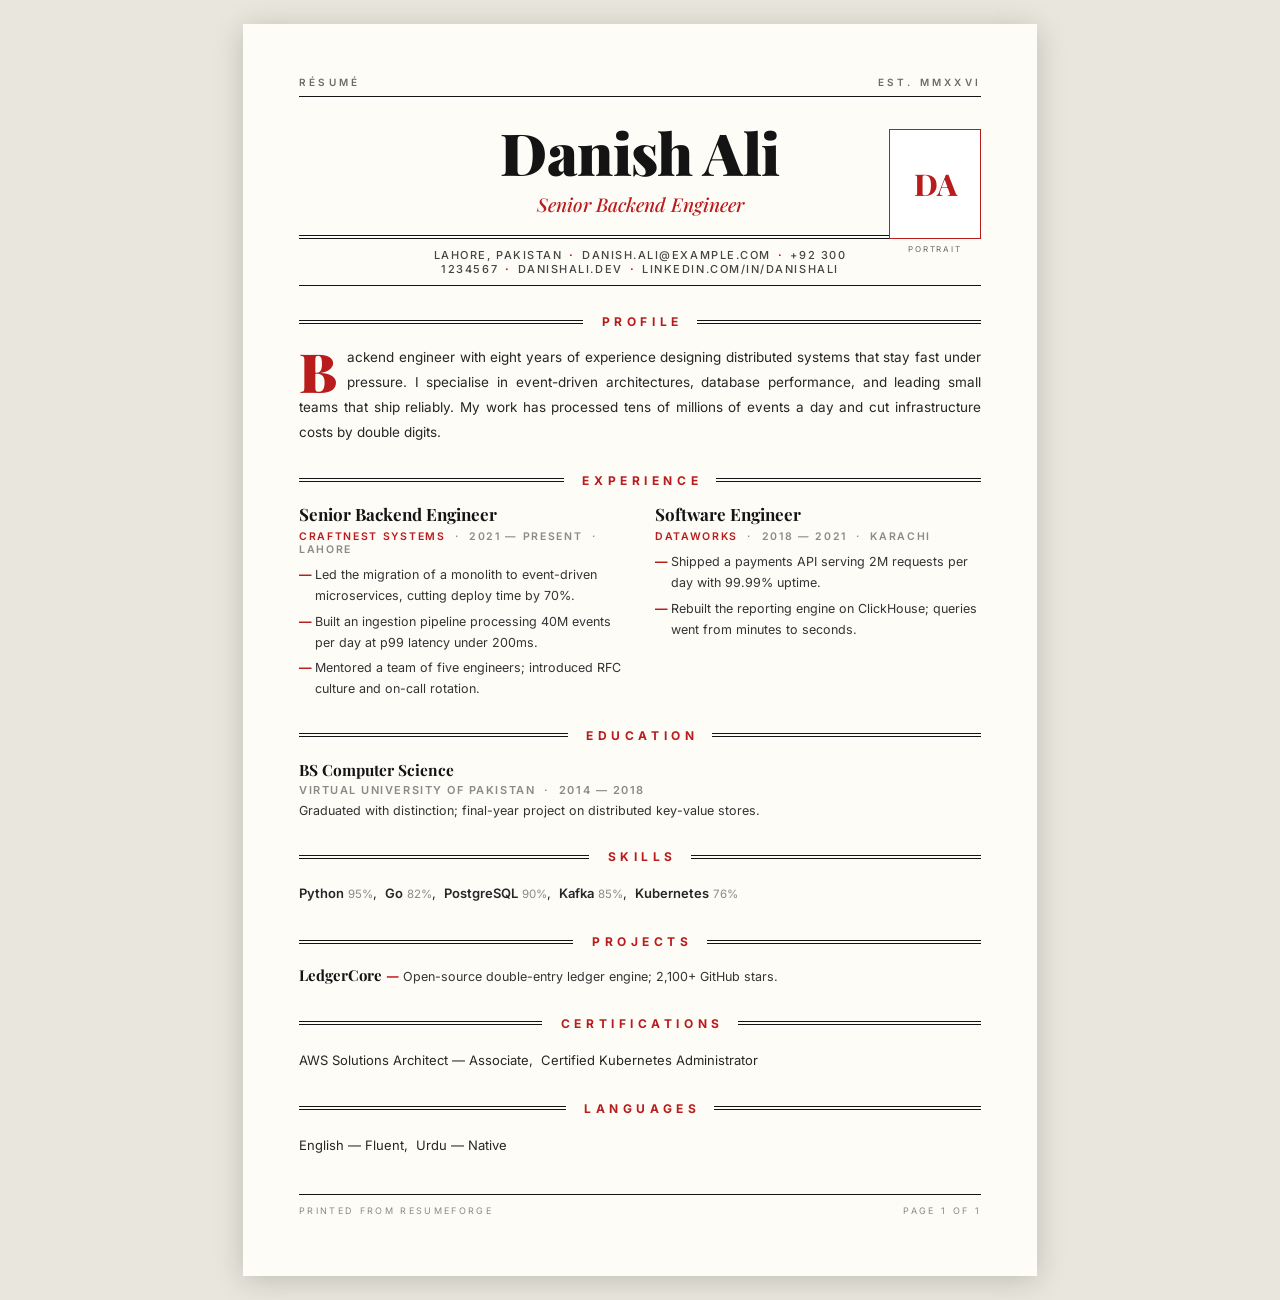
==== docs/templates/broadsheet-executive/index.html @ ba12aefb "Bespoke templates 1/3: broadsheet-executive, spec-sheet, metro-map" ====
<!DOCTYPE html>
<html lang="en">
<head>
<meta charset="UTF-8">
<meta name="viewport" content="width=device-width, initial-scale=1.0">
<title>Broadsheet Executive — Résumé</title>
<link rel="preconnect" href="https://fonts.googleapis.com">
<link rel="preconnect" href="https://fonts.gstatic.com" crossorigin>
<link href="https://fonts.googleapis.com/css2?family=Playfair+Display:ital,wght@0,500;0,700;0,800;0,900;1,500&family=Inter:wght@400;500;600;700&display=swap" rel="stylesheet">
<style>
  * { margin:0; padding:0; box-sizing:border-box; }
  @page { size:A4; margin:0; }
  html, body { background:#e9e6dd; }
  body { font-family:'Inter',sans-serif; display:flex; justify-content:center; padding:24px 0; }
  .page {
    width:794px; min-height:1123px; background:#FDFCF7; color:#141414;
    padding:52px 56px 60px; position:relative;
    box-shadow:0 4px 28px rgba(0,0,0,.18);
  }
  @media print { body{background:#fff;padding:0;display:block} .page{box-shadow:none} }

  /* ---- newspaper furniture ---- */
  .top-line {
    display:flex; justify-content:space-between;
    font-size:10px; font-weight:600; letter-spacing:.32em; text-transform:uppercase;
    color:#6b6b6b; border-bottom:1px solid #141414; padding-bottom:8px; margin-bottom:26px;
  }
  .masthead { text-align:center; position:relative; margin-bottom:18px; }
  .masthead h1 {
    font-family:'Playfair Display',serif; font-weight:900; font-size:58px;
    line-height:1; letter-spacing:-.01em; color:#141414;
  }
  .mast-sub {
    font-family:'Playfair Display',serif; font-style:italic; font-weight:500;
    font-size:19px; color:#B91C1C; margin-top:10px;
  }
  .press-photo {
    position:absolute; right:0; top:6px; width:92px; text-align:center;
  }
  .press-photo img, .press-photo .initials {
    width:92px; height:110px; object-fit:cover; display:block;
    border:1px solid #141414; background:#fff;
  }
  .press-photo .initials {
    display:flex; align-items:center; justify-content:center;
    font-family:'Playfair Display',serif; font-weight:800; font-size:30px;
    color:#B91C1C; border:1px solid #B91C1C;
  }
  .press-photo figcaption {
    font-size:8px; letter-spacing:.22em; text-transform:uppercase;
    color:#6b6b6b; margin-top:5px;
  }
  .dateline {
    border-top:4px double #141414; border-bottom:1px solid #141414;
    padding:9px 4px; text-align:center;
    font-size:11px; font-weight:500; letter-spacing:.14em; text-transform:uppercase;
    color:#444; margin-bottom:6px;
  }
  .dateline .sep { color:#B91C1C; margin:0 7px; font-weight:700; }

  /* ---- section kickers ---- */
  .kicker {
    display:flex; align-items:center; gap:14px; margin:28px 0 16px;
  }
  .kicker::before, .kicker::after {
    content:""; flex:1; border-top:4px double #141414;
  }
  .kicker span {
    font-size:12px; font-weight:700; letter-spacing:.38em; text-transform:uppercase;
    color:#B91C1C; white-space:nowrap; padding-left:.38em;
  }

  /* ---- summary with drop cap ---- */
  .summary {
    font-size:13.5px; line-height:1.85; color:#262626; text-align:justify;
    hyphens:auto; column-gap:0;
  }
  .summary::first-letter {
    font-family:'Playfair Display',serif; font-weight:900; font-size:54px;
    float:left; line-height:.82; padding:4px 10px 0 0; color:#B91C1C;
  }

  /* ---- experience in two columns ---- */
  .exp-cols { columns:2; column-gap:30px; }
  .job { break-inside:avoid; margin-bottom:20px; }
  .job .role {
    font-family:'Playfair Display',serif; font-weight:700; font-size:17px;
    line-height:1.25; color:#141414;
  }
  .job .meta {
    font-size:10.5px; font-weight:600; letter-spacing:.16em; text-transform:uppercase;
    color:#8a8a8a; margin:5px 0 8px;
  }
  .job .meta .co { color:#B91C1C; }
  .job ul { list-style:none; }
  .job li {
    font-size:12.5px; line-height:1.7; color:#333; padding-left:16px;
    position:relative; margin-bottom:4px; text-align:left;
  }
  .job li::before {
    content:"—"; position:absolute; left:0; color:#B91C1C; font-weight:700;
  }

  /* ---- education ---- */
  .edu { margin-bottom:14px; }
  .edu .deg {
    font-family:'Playfair Display',serif; font-weight:700; font-size:15.5px;
  }
  .edu .sch {
    font-size:11px; font-weight:600; letter-spacing:.14em; text-transform:uppercase;
    color:#8a8a8a; margin-top:3px;
  }
  .edu .det { font-size:12.5px; color:#333; margin-top:4px; line-height:1.65; }

  /* ---- comma lists ---- */
  .comma-list {
    font-size:13px; line-height:2; color:#262626;
  }
  .comma-list b { font-weight:600; }
  .comma-list .lvl { color:#8a8a8a; font-size:11.5px; }

  /* ---- projects ---- */
  .proj { margin-bottom:12px; }
  .proj .pname {
    font-family:'Playfair Display',serif; font-weight:700; font-size:15px;
    display:inline;
  }
  .proj .pname::after { content:" — "; color:#B91C1C; }
  .proj .pdet { font-size:12.5px; color:#333; display:inline; line-height:1.65; }

  /* ---- signature ---- */
  .sig-block { text-align:right; margin-top:30px; }
  .sig-block img { max-height:70px; max-width:240px; }
  .sig-block .sig-rule {
    width:200px; border-top:1px solid #141414; margin:4px 0 0 auto;
  }
  .sig-block .sig-cap {
    font-size:9px; letter-spacing:.28em; text-transform:uppercase; color:#8a8a8a;
    margin-top:5px;
  }
  .colophon {
    margin-top:36px; border-top:1px solid #141414; padding-top:10px;
    display:flex; justify-content:space-between;
    font-size:9px; letter-spacing:.26em; text-transform:uppercase; color:#8a8a8a;
  }
</style>
</head>
<body>
<div class="page" id="page"></div>
<script>
function esc(s){return String(s==null?"":s).replace(/[&<>"']/g,function(c){return{"&":"&amp;","<":"&lt;",">":"&gt;",'"':"&quot;","'":"&#39;"}[c];});}

function initials(name){
  var p=String(name||"").trim().split(/\s+/).filter(Boolean);
  return ((p[0]?p[0][0]:"")+(p[1]?p[1][0]:"")).toUpperCase()||"•";
}

function kicker(label){return '<div class="kicker"><span>'+esc(label)+'</span></div>';}

function contactLine(d){
  var bits=[];
  if(d.location)bits.push(esc(d.location));
  if(d.email)bits.push(esc(d.email));
  if(d.phone)bits.push(esc(d.phone));
  if(d.website)bits.push(esc(d.website));
  if(d.linkedin)bits.push(esc(d.linkedin));
  return bits.join('<span class="sep">·</span>');
}

function photoBlock(d){
  var inner = d.photoDataUrl
    ? '<img src="'+esc(d.photoDataUrl)+'" alt="Portrait">'
    : '<div class="initials">'+esc(initials(d.name))+'</div>';
  return '<figure class="press-photo">'+inner+'<figcaption>Portrait</figcaption></figure>';
}

function summarySec(d){
  if(!d.summary)return "";
  return kicker("Profile")+'<p class="summary">'+esc(d.summary)+'</p>';
}

function experienceSec(d){
  if(!d.experience||!d.experience.length)return "";
  var jobs=d.experience.map(function(j){
    var bullets=(j.bullets||[]).map(function(b){return '<li>'+esc(b)+'</li>';}).join("");
    var meta=[j.company?'<span class="co">'+esc(j.company)+'</span>':"",
              j.period?esc(j.period):"", j.location?esc(j.location):""]
              .filter(Boolean).join(" &nbsp;·&nbsp; ");
    return '<article class="job"><div class="role">'+esc(j.role||"")+'</div>'+
      (meta?'<div class="meta">'+meta+'</div>':"")+
      (bullets?'<ul>'+bullets+'</ul>':"")+'</article>';
  }).join("");
  return kicker("Experience")+'<div class="exp-cols">'+jobs+'</div>';
}

function educationSec(d){
  if(!d.education||!d.education.length)return "";
  var items=d.education.map(function(e){
    var sch=[e.school,e.period].filter(Boolean).map(esc).join(" &nbsp;·&nbsp; ");
    return '<div class="edu"><div class="deg">'+esc(e.degree||"")+'</div>'+
      (sch?'<div class="sch">'+sch+'</div>':"")+
      (e.detail?'<div class="det">'+esc(e.detail)+'</div>':"")+'</div>';
  }).join("");
  return kicker("Education")+items;
}

function skillsSec(d){
  if(!d.skills||!d.skills.length)return "";
  var list=d.skills.map(function(s){
    return '<b>'+esc(s.name)+'</b>'+(s.level!=null&&s.level!==""?' <span class="lvl">'+esc(s.level)+'%</span>':"");
  }).join(", &nbsp;");
  return kicker("Skills")+'<p class="comma-list">'+list+'</p>';
}

function projectsSec(d){
  if(!d.projects||!d.projects.length)return "";
  var items=d.projects.map(function(p){
    return '<div class="proj"><span class="pname">'+esc(p.name)+'</span>'+
      '<span class="pdet">'+esc(p.detail||"")+'</span></div>';
  }).join("");
  return kicker("Projects")+items;
}

function certsSec(d){
  if(!d.certifications||!d.certifications.length)return "";
  return kicker("Certifications")+'<p class="comma-list">'+d.certifications.map(esc).join(", &nbsp;")+'</p>';
}

function langsSec(d){
  if(!d.languages||!d.languages.length)return "";
  return kicker("Languages")+'<p class="comma-list">'+d.languages.map(esc).join(", &nbsp;")+'</p>';
}

function sigBlock(d){
  if(!d.signatureDataUrl)return "";
  return '<div class="sig-block"><img src="'+esc(d.signatureDataUrl)+'" alt="Signature">'+
    '<div class="sig-rule"></div><div class="sig-cap">Signed</div></div>';
}

window.renderResume=function(d){
  d=d||{};
  if(!d.name)d.name="Your Name";
  var html=
    '<div class="top-line"><span>Résumé</span><span>Est. MMXXVI</span></div>'+
    '<header class="masthead">'+photoBlock(d)+
      '<h1>'+esc(d.name)+'</h1>'+
      (d.title?'<div class="mast-sub">'+esc(d.title)+'</div>':"")+
    '</header>'+
    '<div class="dateline">'+contactLine(d)+'</div>'+
    summarySec(d)+experienceSec(d)+educationSec(d)+skillsSec(d)+
    projectsSec(d)+certsSec(d)+langsSec(d)+
    sigBlock(d)+
    '<div class="colophon"><span>Printed from ResumeForge</span><span>Page 1 of 1</span></div>';
  document.getElementById("page").innerHTML=html;
};

var DEFAULT_DATA={
  name:"Danish Ali",title:"Senior Backend Engineer",
  email:"danish.ali@example.com",phone:"+92 300 1234567",location:"Lahore, Pakistan",
  website:"danishali.dev",linkedin:"linkedin.com/in/danishali",
  summary:"Backend engineer with eight years of experience designing distributed systems that stay fast under pressure. I specialise in event-driven architectures, database performance, and leading small teams that ship reliably. My work has processed tens of millions of events a day and cut infrastructure costs by double digits.",
  experience:[
    {role:"Senior Backend Engineer",company:"CraftNest Systems",period:"2021 — Present",location:"Lahore",
     bullets:["Led the migration of a monolith to event-driven microservices, cutting deploy time by 70%.","Built an ingestion pipeline processing 40M events per day at p99 latency under 200ms.","Mentored a team of five engineers; introduced RFC culture and on-call rotation."]},
    {role:"Software Engineer",company:"DataWorks",period:"2018 — 2021",location:"Karachi",
     bullets:["Shipped a payments API serving 2M requests per day with 99.99% uptime.","Rebuilt the reporting engine on ClickHouse; queries went from minutes to seconds."]}
  ],
  education:[
    {degree:"BS Computer Science",school:"Virtual University of Pakistan",period:"2014 — 2018",detail:"Graduated with distinction; final-year project on distributed key-value stores."}
  ],
  skills:[{name:"Python",level:95},{name:"Go",level:82},{name:"PostgreSQL",level:90},{name:"Kafka",level:85},{name:"Kubernetes",level:76}],
  projects:[{name:"LedgerCore",detail:"Open-source double-entry ledger engine; 2,100+ GitHub stars."}],
  certifications:["AWS Solutions Architect — Associate","Certified Kubernetes Administrator"],
  languages:["English — Fluent","Urdu — Native"],
  photoDataUrl:"",signatureDataUrl:""
};

document.addEventListener("DOMContentLoaded",function(){window.renderResume(DEFAULT_DATA);});
</script>
</body>
</html>
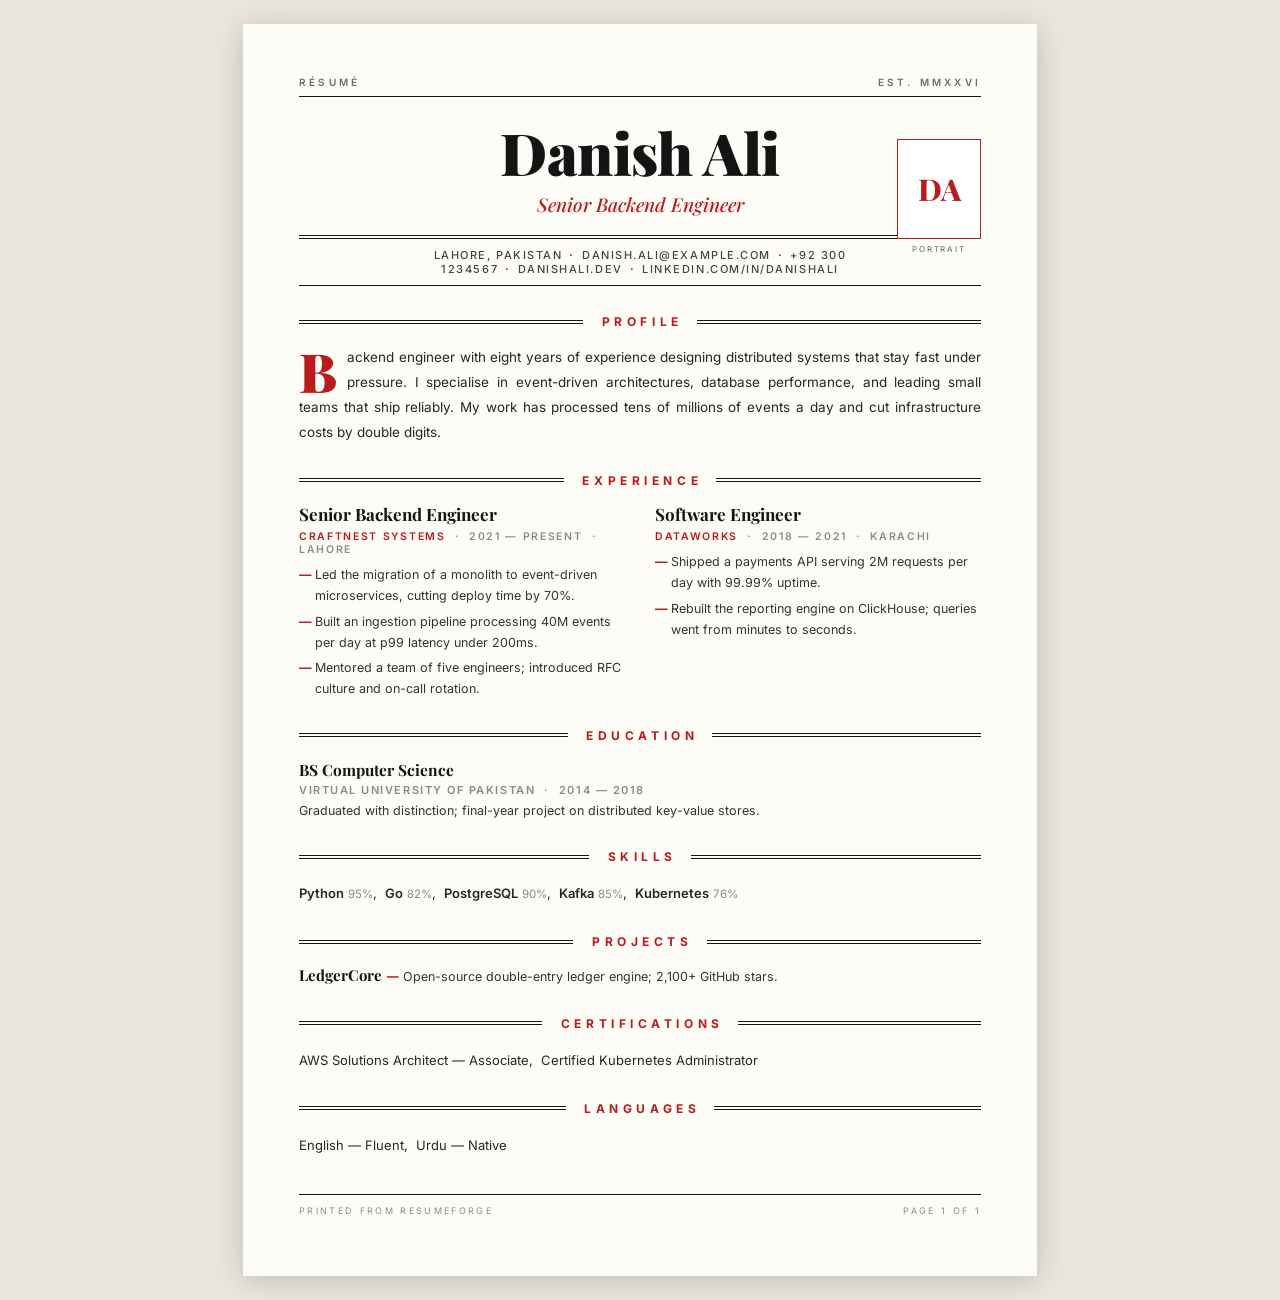
==== commit 9e2e692b: "Fix broadsheet portrait spacing; dynamic template count in hero" ====
--- a/docs/templates/broadsheet-executive/index.html
+++ b/docs/templates/broadsheet-executive/index.html
@@ -35,10 +35,10 @@
     font-size:19px; color:#B91C1C; margin-top:10px;
   }
   .press-photo {
-    position:absolute; right:0; top:6px; width:92px; text-align:center;
+    position:absolute; right:0; top:16px; width:84px; text-align:center;
   }
   .press-photo img, .press-photo .initials {
-    width:92px; height:110px; object-fit:cover; display:block;
+    width:84px; height:100px; object-fit:cover; display:block;
     border:1px solid #141414; background:#fff;
   }
   .press-photo .initials {
